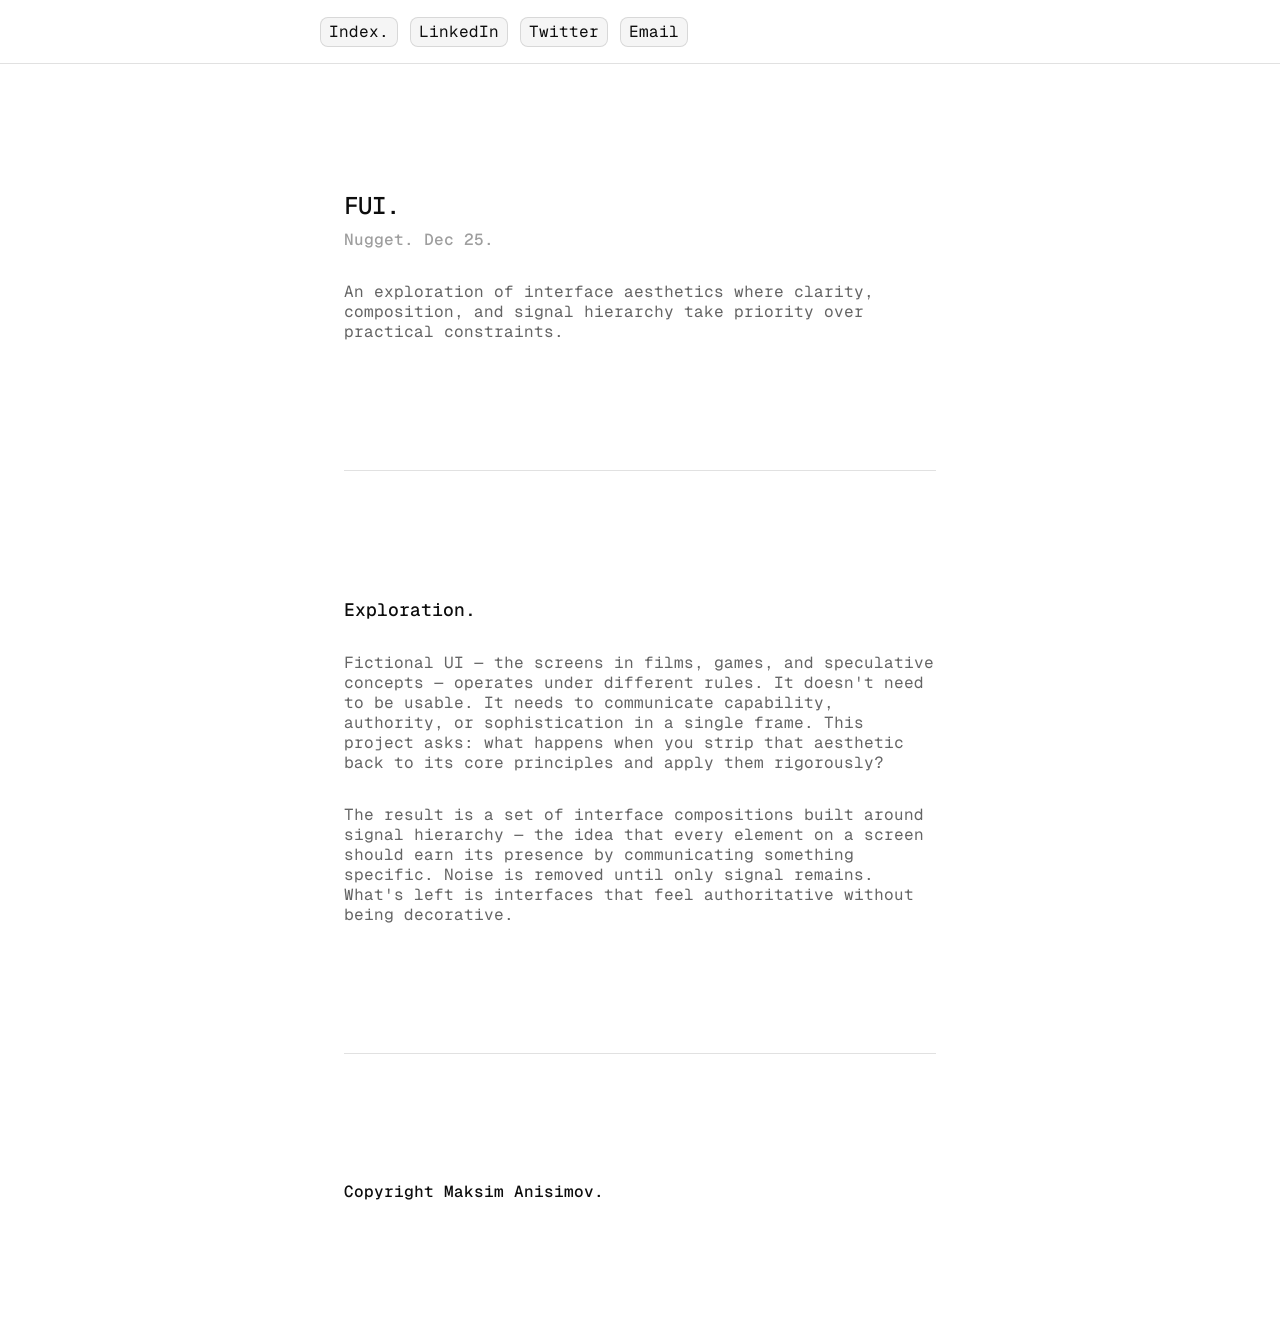
==== fui.html @ 242dc38a "Initial site — port from Figma Sites to static HTML/CSS Full portfolio with homepage, 3 featured pro" ====
<!DOCTYPE html>
<html lang="en">
<head>
  <meta charset="UTF-8">
  <meta name="viewport" content="width=device-width, initial-scale=1.0">
  <title>FUI — Maksim Anisimov</title>
  <meta name="description" content="An exploration of interface aesthetics where clarity, composition, and signal hierarchy take priority over practical constraints.">
  <link rel="preconnect" href="https://fonts.googleapis.com">
  <link rel="preconnect" href="https://fonts.gstatic.com" crossorigin>
  <link href="https://fonts.googleapis.com/css2?family=Geist+Mono:wght@400;500&display=swap" rel="stylesheet">
  <link rel="stylesheet" href="style.css">
</head>
<body>

  <header class="site-header">
    <nav class="header-nav">
      <a href="index.html" class="btn">Index.</a>
      <a href="https://linkedin.com/in/bbetperf" target="_blank" rel="noopener" class="btn">LinkedIn</a>
      <a href="https://twitter.com/bbetperf" target="_blank" rel="noopener" class="btn">Twitter</a>
      <a href="mailto:hello@bbetperf.com?subject=Hello,%20Max!" class="btn">Email</a>
    </nav>
  </header>

  <main class="page">
    <div class="content">

      <div class="separator"></div>

      <div class="hero">
        <div class="hero-titles">
          <h1 class="hero-name">FUI.</h1>
          <p class="hero-location">Nugget. Dec 25.</p>
        </div>
        <p class="hero-tagline">An exploration of interface aesthetics where clarity, composition, and signal hierarchy take priority over practical constraints.</p>
      </div>

      <div class="divider"><div class="divider-line"></div></div>

      <div class="section">
        <h2 class="section-title">Exploration.</h2>
        <div class="compact-list">
          <div class="compact-item">
            <p class="compact-desc">Fictional UI — the screens in films, games, and speculative concepts — operates under different rules. It doesn't need to be usable. It needs to communicate capability, authority, or sophistication in a single frame. This project asks: what happens when you strip that aesthetic back to its core principles and apply them rigorously?</p>
          </div>
          <div class="compact-item">
            <p class="compact-desc">The result is a set of interface compositions built around signal hierarchy — the idea that every element on a screen should earn its presence by communicating something specific. Noise is removed until only signal remains. What's left is interfaces that feel authoritative without being decorative.</p>
          </div>
        </div>
      </div>

      <div class="divider"><div class="divider-line"></div></div>

      <p class="copyright">Copyright Maksim Anisimov.</p>

      <div class="separator"></div>

    </div>
  </main>

</body>
</html>
---- style.css ----
*, *::before, *::after {
  box-sizing: border-box;
  margin: 0;
  padding: 0;
}

body {
  font-family: 'Geist Mono', monospace;
  background: white;
  color: #0d0d0d;
  -webkit-font-smoothing: antialiased;
  -moz-osx-font-smoothing: grayscale;
}

/* ── Header ── */
.site-header {
  position: fixed;
  top: 0;
  left: 0;
  right: 0;
  height: 64px;
  background: white;
  border-bottom: 1px solid rgba(13, 13, 13, 0.12);
  backdrop-filter: blur(16px);
  -webkit-backdrop-filter: blur(16px);
  display: flex;
  align-items: center;
  justify-content: center;
  padding: 0 24px;
  z-index: 100;
}

.header-nav {
  display: flex;
  gap: 12px;
  max-width: 640px;
  width: 100%;
}

.btn {
  display: inline-flex;
  align-items: center;
  justify-content: center;
  padding: 4px 8px;
  background: rgba(13, 13, 13, 0.04);
  border: 1px solid rgba(13, 13, 13, 0.12);
  border-radius: 8px;
  font-family: 'Geist Mono', monospace;
  font-size: 16px;
  font-weight: 400;
  line-height: 20px;
  color: #0d0d0d;
  text-decoration: none;
  cursor: pointer;
  backdrop-filter: blur(16px);
  -webkit-backdrop-filter: blur(16px);
  transition: opacity 0.15s ease;
}

.btn:hover {
  opacity: 0.6;
}

/* ── Page layout ── */
.page {
  padding-top: 64px;
  display: flex;
  flex-direction: column;
  align-items: center;
}

.content {
  display: flex;
  flex-direction: column;
  align-items: flex-start;
  width: 100%;
  max-width: 640px;
  padding: 0 24px;
}

/* ── Separator (spacer, no line) ── */
.separator {
  height: 128px;
  width: 100%;
  flex-shrink: 0;
}

/* ── Divider (spacer + horizontal line) ── */
.divider {
  padding: 128px 0;
  width: 100%;
  flex-shrink: 0;
}

.divider-line {
  height: 1px;
  width: 100%;
  background: rgba(13, 13, 13, 0.12);
}

/* ── Hero ── */
.hero {
  display: flex;
  flex-direction: column;
  gap: 32px;
  width: 100%;
  word-break: break-word;
}

.hero-titles {
  display: flex;
  flex-direction: column;
  gap: 10px;
}

.hero-name {
  font-size: 24px;
  font-weight: 500;
  line-height: 28px;
  color: #0d0d0d;
}

.hero-location {
  font-size: 16px;
  font-weight: 500;
  line-height: 20px;
  color: rgba(13, 13, 13, 0.4);
}

.hero-tagline {
  font-size: 16px;
  font-weight: 400;
  line-height: 20px;
  color: rgba(13, 13, 13, 0.64);
}

/* ── Project Cover ── */
.project-cover {
  display: flex;
  flex-direction: column;
  gap: 48px;
  width: 100%;
}

.project-container {
  display: flex;
  flex-direction: column;
  gap: 32px;
  word-break: break-word;
  width: 100%;
}

.project-titles {
  display: flex;
  flex-direction: column;
  gap: 10px;
}

.project-title {
  font-size: 18px;
  font-weight: 500;
  line-height: 22px;
  color: #0d0d0d;
}

.project-label {
  font-size: 16px;
  font-weight: 500;
  line-height: 20px;
  color: rgba(13, 13, 13, 0.4);
}

.project-desc {
  font-size: 16px;
  font-weight: 400;
  line-height: 20px;
  color: rgba(13, 13, 13, 0.64);
}

.project-image-wrap {
  display: flex;
  flex-direction: column;
  gap: 16px;
  align-items: center;
  width: 100%;
}

.project-image-frame {
  position: relative;
  width: 100%;
  aspect-ratio: 16 / 9;
  border: 1px solid rgba(13, 13, 13, 0.12);
  border-radius: 6px;
  overflow: hidden;
  flex-shrink: 0;
}

.project-image-bg {
  position: absolute;
  inset: -1px;
  background: rgba(13, 13, 13, 0.04);
  z-index: 1;
}

.project-img {
  position: absolute;
  inset: 0;
  width: 100%;
  height: 100%;
  object-fit: cover;
  pointer-events: none;
  z-index: 2;
  display: block;
}

.project-image-details {
  display: flex;
  flex-direction: column;
  gap: 4px;
  align-items: center;
  width: 100%;
}

.project-date {
  font-size: 12px;
  font-weight: 400;
  line-height: 16px;
  color: rgba(13, 13, 13, 0.4);
  text-align: center;
}

/* ── Sections (More in …) ── */
.section {
  display: flex;
  flex-direction: column;
  gap: 32px;
  width: 100%;
}

.section-title {
  font-size: 18px;
  font-weight: 500;
  line-height: 22px;
  color: #0d0d0d;
  word-break: break-word;
}

.compact-list {
  display: flex;
  flex-direction: column;
  gap: 32px;
  width: 100%;
}

.compact-item {
  display: flex;
  flex-direction: column;
  gap: 32px;
  width: 100%;
}

.compact-header {
  display: flex;
  gap: 16px;
  align-items: center;
  width: 100%;
}

.compact-name {
  font-size: 16px;
  font-weight: 500;
  line-height: 20px;
  color: #0d0d0d;
  white-space: nowrap;
}

.compact-line {
  flex: 1 0 1px;
  height: 1px;
  background: rgba(13, 13, 13, 0.12);
}

.compact-date {
  font-size: 16px;
  font-weight: 500;
  line-height: 20px;
  color: rgba(13, 13, 13, 0.4);
  text-align: right;
  white-space: nowrap;
}

.compact-desc {
  font-size: 16px;
  font-weight: 400;
  line-height: 20px;
  color: rgba(13, 13, 13, 0.64);
  word-break: break-word;
}

/* ── Copyright ── */
.copyright {
  font-size: 16px;
  font-weight: 500;
  line-height: 20px;
  color: #0d0d0d;
}

/* ── Clickable project / compact links ── */
.project-link,
.compact-link {
  display: flex;
  flex-direction: column;
  text-decoration: none;
  color: inherit;
  cursor: pointer;
}

.project-link:hover .project-title,
.project-link:hover .project-label,
.compact-link:hover .compact-name {
  opacity: 0.6;
}

.project-link:hover .project-image-frame,
.compact-link:hover {
  opacity: 0.85;
}

/* ── Back link (inner pages) ── */
.back-link {
  display: inline-block;
  font-size: 16px;
  font-weight: 400;
  line-height: 20px;
  color: rgba(13, 13, 13, 0.4);
  text-decoration: none;
  margin-bottom: 64px;
  transition: color 0.15s ease;
}

.back-link:hover {
  color: #0d0d0d;
}

/* ── Placeholder (unpublished content) ── */
.placeholder {
  font-size: 16px;
  font-weight: 400;
  line-height: 20px;
  color: rgba(13, 13, 13, 0.24);
}

/* ── Mobile ── */
@media (max-width: 640px) {
  .separator {
    height: 64px;
  }

  .divider {
    padding: 64px 0;
  }

  .content {
    padding: 0 20px;
  }

  .site-header {
    padding: 0 20px;
  }

  .btn {
    font-size: 14px;
    padding: 3px 6px;
  }

  .hero-name {
    font-size: 20px;
    line-height: 26px;
  }

  .project-title {
    font-size: 16px;
    line-height: 20px;
  }

  .section-title {
    font-size: 16px;
    line-height: 20px;
  }
}
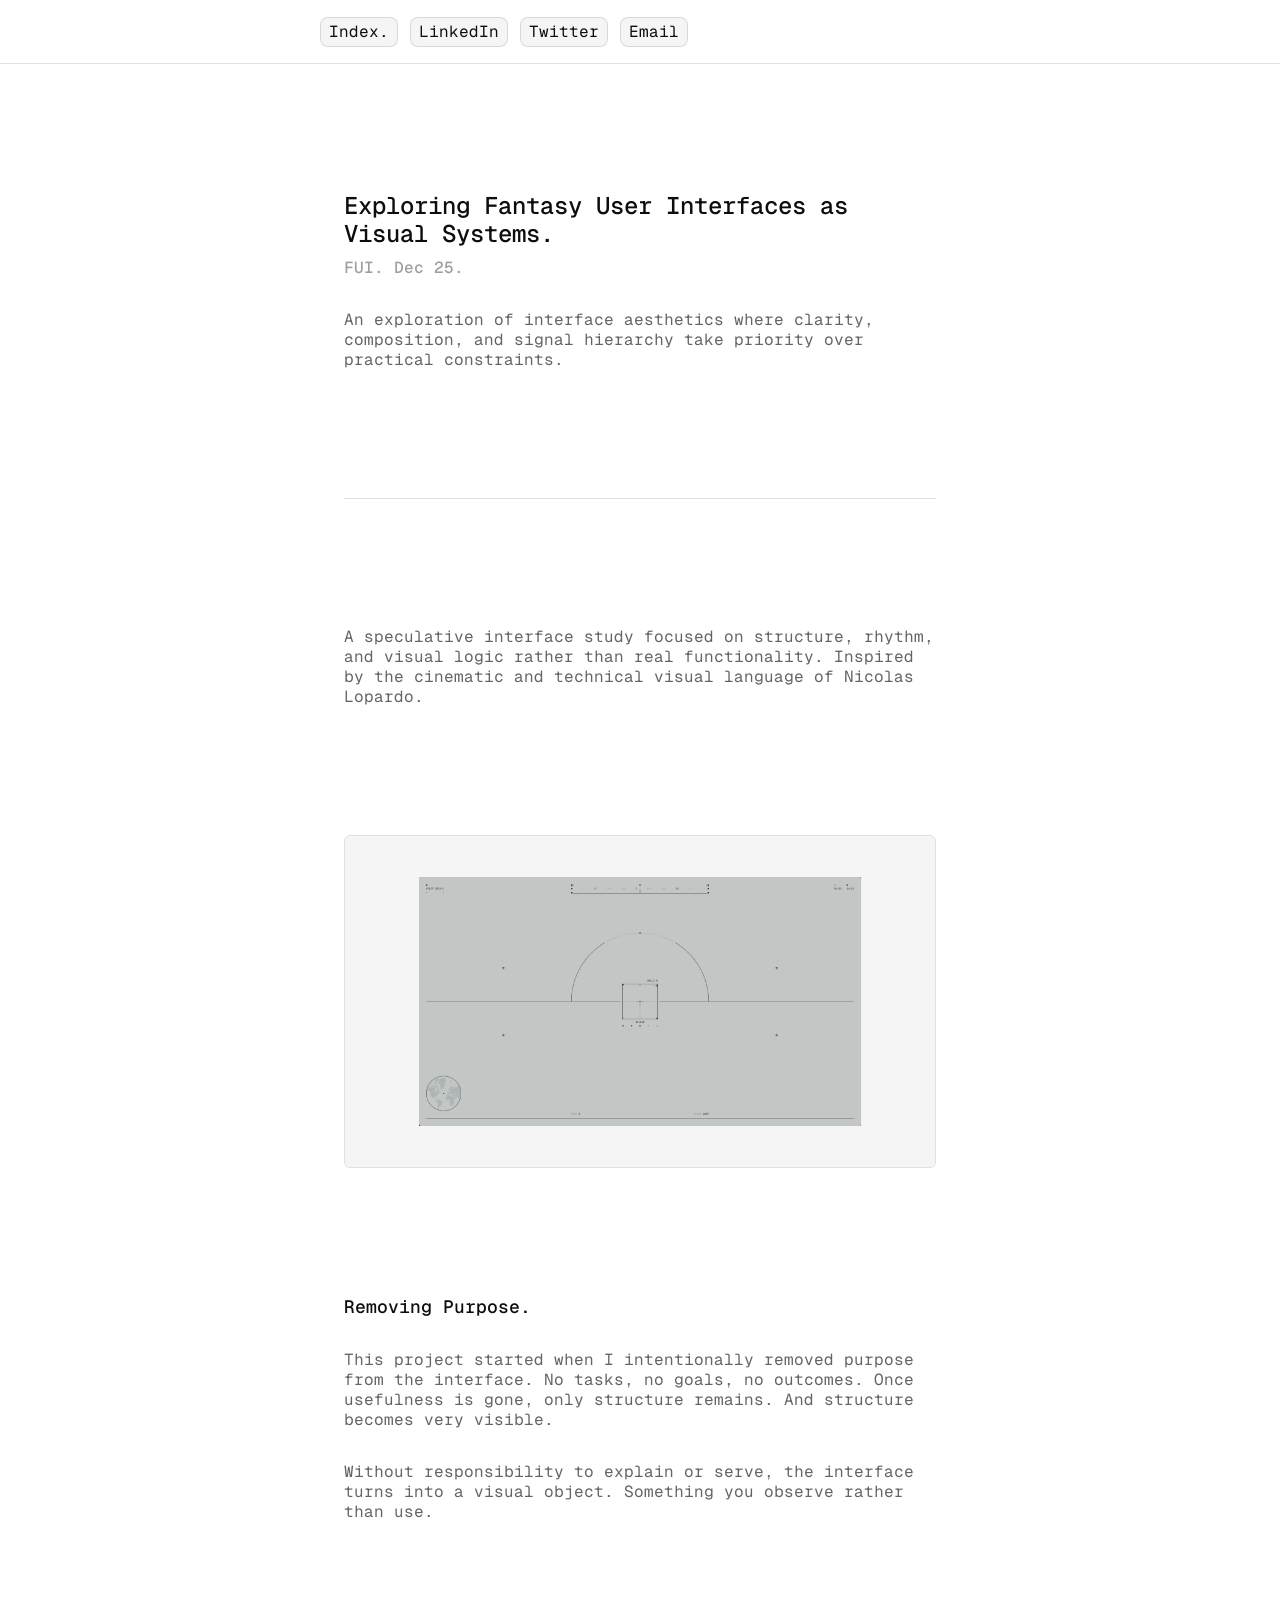
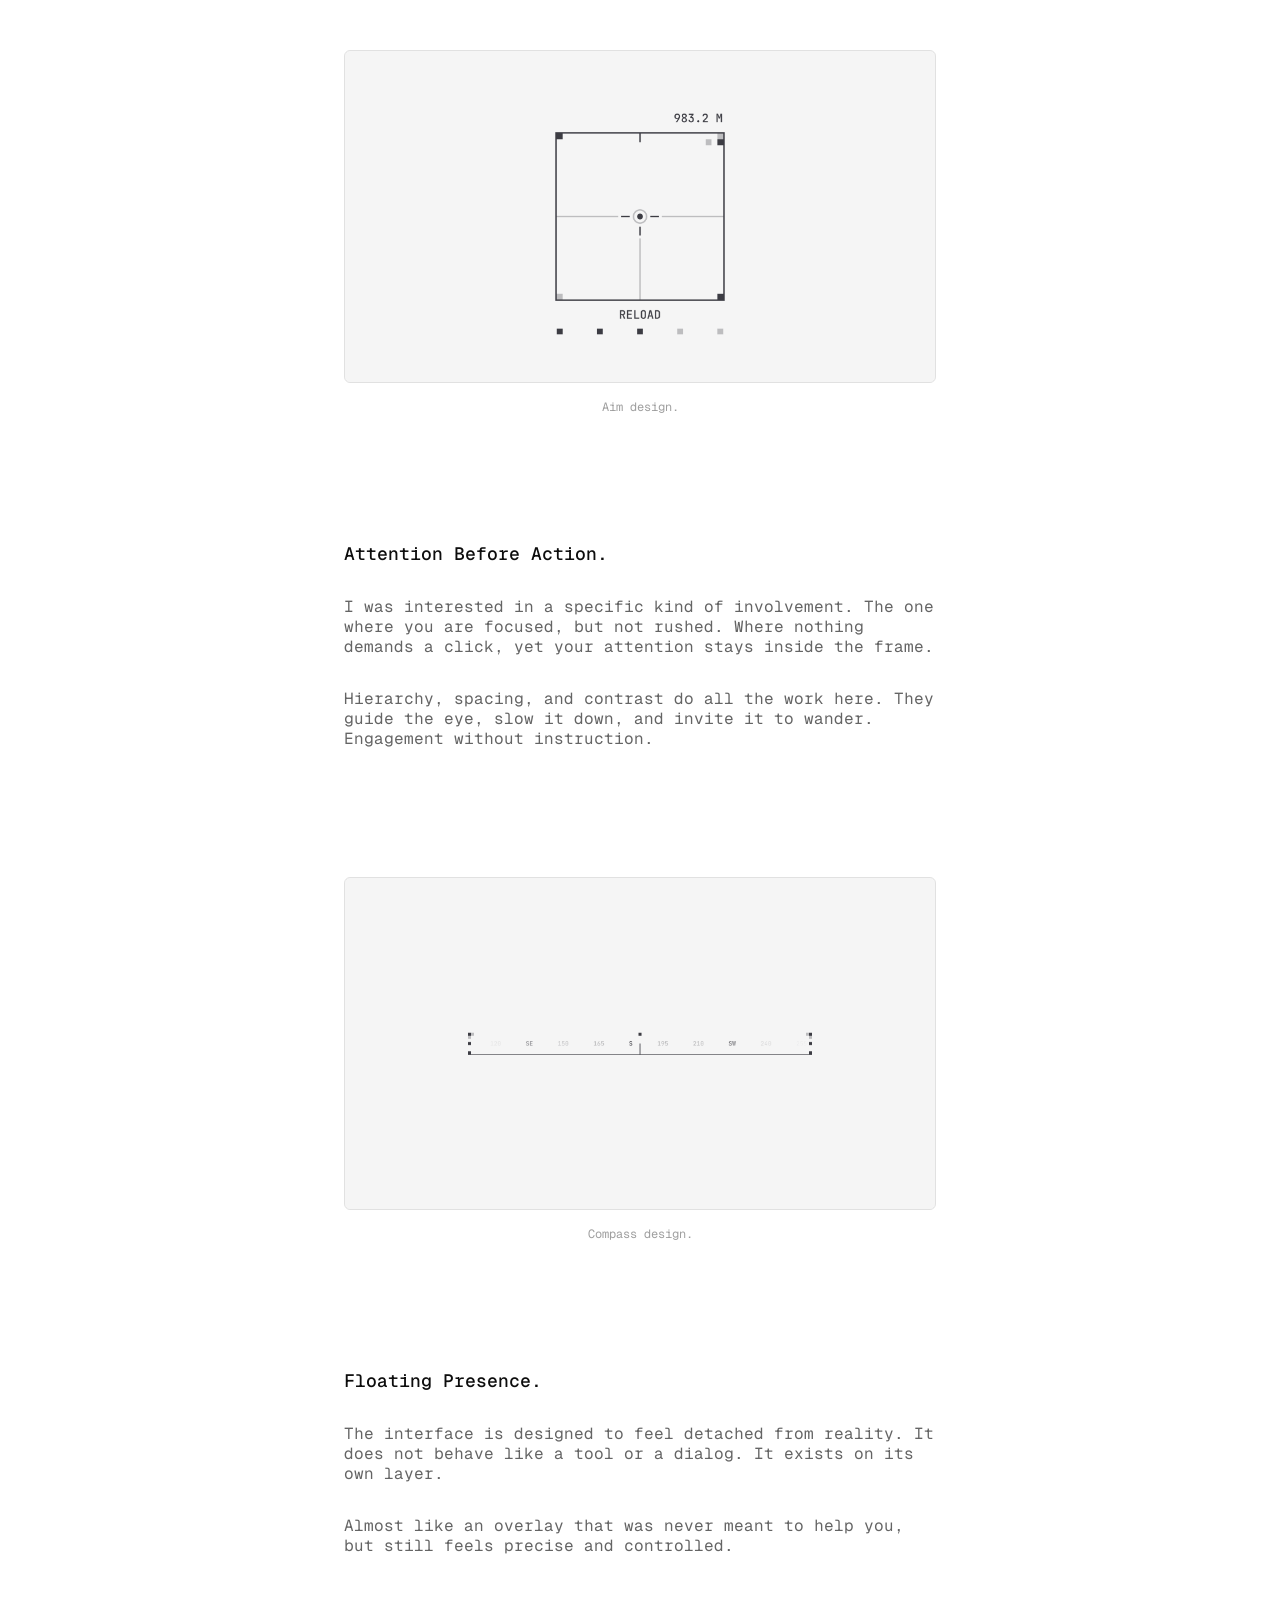
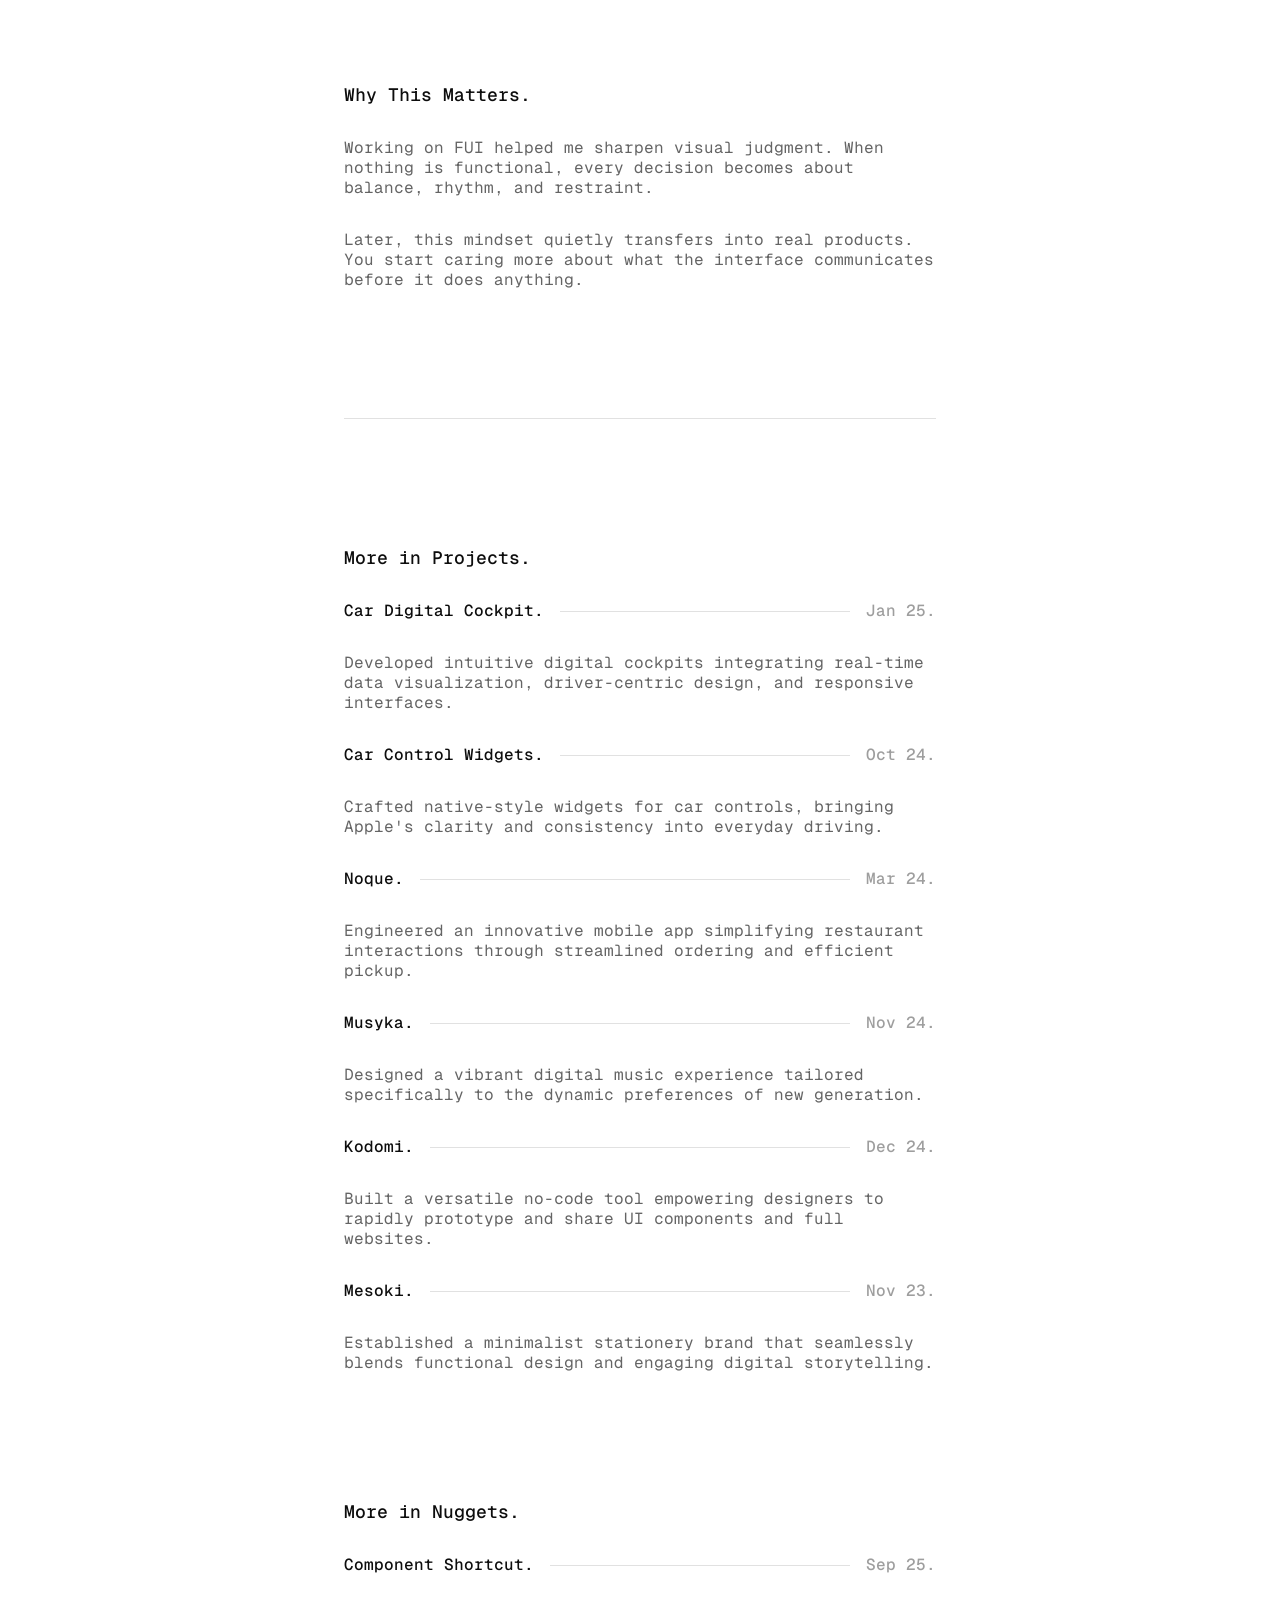
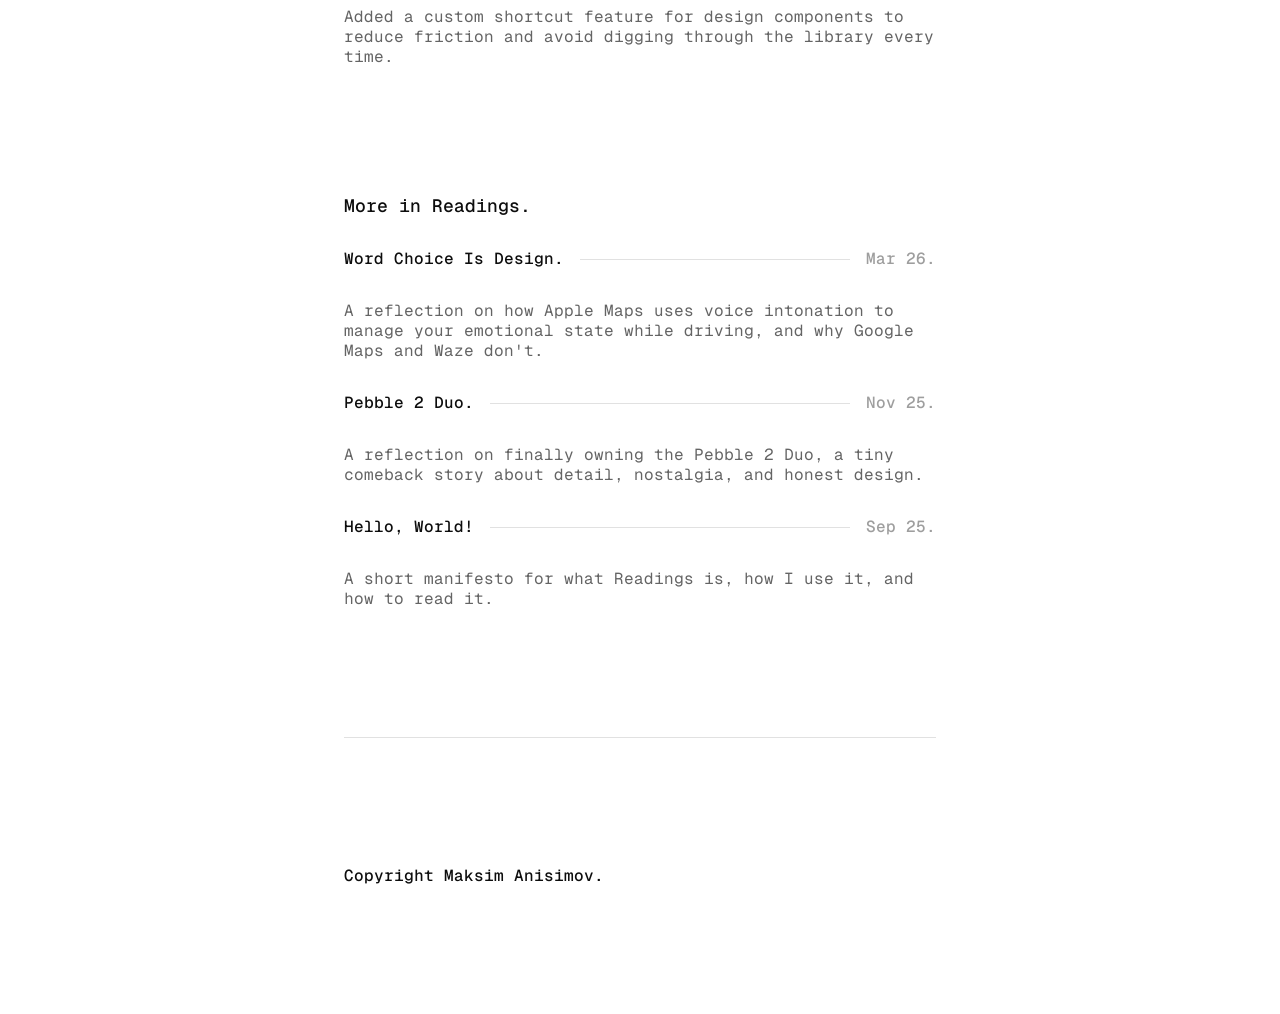
==== commit 22229008: "Refactor code structure for improved readability and maintainability" ====
--- a/fui.html
+++ b/fui.html
@@ -28,8 +28,8 @@
 
       <div class="hero">
         <div class="hero-titles">
-          <h1 class="hero-name">FUI.</h1>
-          <p class="hero-location">Nugget. Dec 25.</p>
+          <h1 class="hero-name">Exploring Fantasy User Interfaces as Visual Systems.</h1>
+          <p class="hero-location">FUI. Dec 25.</p>
         </div>
         <p class="hero-tagline">An exploration of interface aesthetics where clarity, composition, and signal hierarchy take priority over practical constraints.</p>
       </div>
@@ -37,14 +37,203 @@
       <div class="divider"><div class="divider-line"></div></div>
 
       <div class="section">
-        <h2 class="section-title">Exploration.</h2>
-        <div class="compact-list">
-          <div class="compact-item">
-            <p class="compact-desc">Fictional UI — the screens in films, games, and speculative concepts — operates under different rules. It doesn't need to be usable. It needs to communicate capability, authority, or sophistication in a single frame. This project asks: what happens when you strip that aesthetic back to its core principles and apply them rigorously?</p>
-          </div>
-          <div class="compact-item">
-            <p class="compact-desc">The result is a set of interface compositions built around signal hierarchy — the idea that every element on a screen should earn its presence by communicating something specific. Noise is removed until only signal remains. What's left is interfaces that feel authoritative without being decorative.</p>
-          </div>
+        <div class="compact-list">
+          <div class="compact-item">
+            <p class="compact-desc">A speculative interface study focused on structure, rhythm, and visual logic rather than real functionality. Inspired by the cinematic and technical visual language of Nicolas Lopardo.</p>
+          </div>
+        </div>
+      </div>
+
+      <div class="separator"></div>
+
+      <div class="project-image-wrap">
+        <div class="project-image-frame">
+          <div class="project-image-bg"></div>
+          <img class="project-img" src="images/fui/6718567.png" alt="FUI">
+        </div>
+      </div>
+
+      <div class="separator"></div>
+
+      <div class="section">
+        <h2 class="section-title">Removing Purpose.</h2>
+        <div class="compact-list">
+          <div class="compact-item">
+            <p class="compact-desc">This project started when I intentionally removed purpose from the interface. No tasks, no goals, no outcomes. Once usefulness is gone, only structure remains. And structure becomes very visible.</p>
+          </div>
+          <div class="compact-item">
+            <p class="compact-desc">Without responsibility to explain or serve, the interface turns into a visual object. Something you observe rather than use.</p>
+          </div>
+        </div>
+      </div>
+
+      <div class="separator"></div>
+
+      <div class="project-image-wrap">
+        <div class="project-image-frame">
+          <div class="project-image-bg"></div>
+          <img class="project-img" src="images/fui/7017f2e.png" alt="Aim design">
+        </div>
+        <div class="project-image-details">
+          <p class="project-date">Aim design.</p>
+        </div>
+      </div>
+
+      <div class="separator"></div>
+
+      <div class="section">
+        <h2 class="section-title">Attention Before Action.</h2>
+        <div class="compact-list">
+          <div class="compact-item">
+            <p class="compact-desc">I was interested in a specific kind of involvement. The one where you are focused, but not rushed. Where nothing demands a click, yet your attention stays inside the frame.</p>
+          </div>
+          <div class="compact-item">
+            <p class="compact-desc">Hierarchy, spacing, and contrast do all the work here. They guide the eye, slow it down, and invite it to wander. Engagement without instruction.</p>
+          </div>
+        </div>
+      </div>
+
+      <div class="separator"></div>
+
+      <div class="project-image-wrap">
+        <div class="project-image-frame">
+          <div class="project-image-bg"></div>
+          <img class="project-img" src="images/fui/cc063a7.png" alt="Compass design">
+        </div>
+        <div class="project-image-details">
+          <p class="project-date">Compass design.</p>
+        </div>
+      </div>
+
+      <div class="separator"></div>
+
+      <div class="section">
+        <h2 class="section-title">Floating Presence.</h2>
+        <div class="compact-list">
+          <div class="compact-item">
+            <p class="compact-desc">The interface is designed to feel detached from reality. It does not behave like a tool or a dialog. It exists on its own layer.</p>
+          </div>
+          <div class="compact-item">
+            <p class="compact-desc">Almost like an overlay that was never meant to help you, but still feels precise and controlled.</p>
+          </div>
+        </div>
+      </div>
+
+      <div class="separator"></div>
+
+      <div class="section">
+        <h2 class="section-title">Why This Matters.</h2>
+        <div class="compact-list">
+          <div class="compact-item">
+            <p class="compact-desc">Working on FUI helped me sharpen visual judgment. When nothing is functional, every decision becomes about balance, rhythm, and restraint.</p>
+          </div>
+          <div class="compact-item">
+            <p class="compact-desc">Later, this mindset quietly transfers into real products. You start caring more about what the interface communicates before it does anything.</p>
+          </div>
+        </div>
+      </div>
+
+      <div class="divider"><div class="divider-line"></div></div>
+
+      <div class="section">
+        <h2 class="section-title">More in Projects.</h2>
+        <div class="compact-list">
+          <a href="car-cockpit.html" class="compact-item compact-link">
+            <div class="compact-header">
+              <span class="compact-name">Car Digital Cockpit.</span>
+              <div class="compact-line"></div>
+              <span class="compact-date">Jan 25.</span>
+            </div>
+            <p class="compact-desc">Developed intuitive digital cockpits integrating real-time data visualization, driver-centric design, and responsive interfaces.</p>
+          </a>
+          <a href="car-widgets.html" class="compact-item compact-link">
+            <div class="compact-header">
+              <span class="compact-name">Car Control Widgets.</span>
+              <div class="compact-line"></div>
+              <span class="compact-date">Oct 24.</span>
+            </div>
+            <p class="compact-desc">Crafted native-style widgets for car controls, bringing Apple's clarity and consistency into everyday driving.</p>
+          </a>
+          <a href="noque.html" class="compact-item compact-link">
+            <div class="compact-header">
+              <span class="compact-name">Noque.</span>
+              <div class="compact-line"></div>
+              <span class="compact-date">Mar 24.</span>
+            </div>
+            <p class="compact-desc">Engineered an innovative mobile app simplifying restaurant interactions through streamlined ordering and efficient pickup.</p>
+          </a>
+          <a href="musyka.html" class="compact-item compact-link">
+            <div class="compact-header">
+              <span class="compact-name">Musyka.</span>
+              <div class="compact-line"></div>
+              <span class="compact-date">Nov 24.</span>
+            </div>
+            <p class="compact-desc">Designed a vibrant digital music experience tailored specifically to the dynamic preferences of new generation.</p>
+          </a>
+          <a href="kodomi.html" class="compact-item compact-link">
+            <div class="compact-header">
+              <span class="compact-name">Kodomi.</span>
+              <div class="compact-line"></div>
+              <span class="compact-date">Dec 24.</span>
+            </div>
+            <p class="compact-desc">Built a versatile no-code tool empowering designers to rapidly prototype and share UI components and full websites.</p>
+          </a>
+          <a href="mesoki.html" class="compact-item compact-link">
+            <div class="compact-header">
+              <span class="compact-name">Mesoki.</span>
+              <div class="compact-line"></div>
+              <span class="compact-date">Nov 23.</span>
+            </div>
+            <p class="compact-desc">Established a minimalist stationery brand that seamlessly blends functional design and engaging digital storytelling.</p>
+          </a>
+        </div>
+      </div>
+
+      <div class="separator"></div>
+
+      <div class="section">
+        <h2 class="section-title">More in Nuggets.</h2>
+        <div class="compact-list">
+          <a href="component-shortcut.html" class="compact-item compact-link">
+            <div class="compact-header">
+              <span class="compact-name">Component Shortcut.</span>
+              <div class="compact-line"></div>
+              <span class="compact-date">Sep 25.</span>
+            </div>
+            <p class="compact-desc">Added a custom shortcut feature for design components to reduce friction and avoid digging through the library every time.</p>
+          </a>
+        </div>
+      </div>
+
+      <div class="separator"></div>
+
+      <div class="section">
+        <h2 class="section-title">More in Readings.</h2>
+        <div class="compact-list">
+          <a href="word-choice-is-design.html" class="compact-item compact-link">
+            <div class="compact-header">
+              <span class="compact-name">Word Choice Is Design.</span>
+              <div class="compact-line"></div>
+              <span class="compact-date">Mar 26.</span>
+            </div>
+            <p class="compact-desc">A reflection on how Apple Maps uses voice intonation to manage your emotional state while driving, and why Google Maps and Waze don't.</p>
+          </a>
+          <a href="pebble-2-duo.html" class="compact-item compact-link">
+            <div class="compact-header">
+              <span class="compact-name">Pebble 2 Duo.</span>
+              <div class="compact-line"></div>
+              <span class="compact-date">Nov 25.</span>
+            </div>
+            <p class="compact-desc">A reflection on finally owning the Pebble 2 Duo, a tiny comeback story about detail, nostalgia, and honest design.</p>
+          </a>
+          <a href="hello-world.html" class="compact-item compact-link">
+            <div class="compact-header">
+              <span class="compact-name">Hello, World!</span>
+              <div class="compact-line"></div>
+              <span class="compact-date">Sep 25.</span>
+            </div>
+            <p class="compact-desc">A short manifesto for what Readings is, how I use it, and how to read it.</p>
+          </a>
         </div>
       </div>
 
